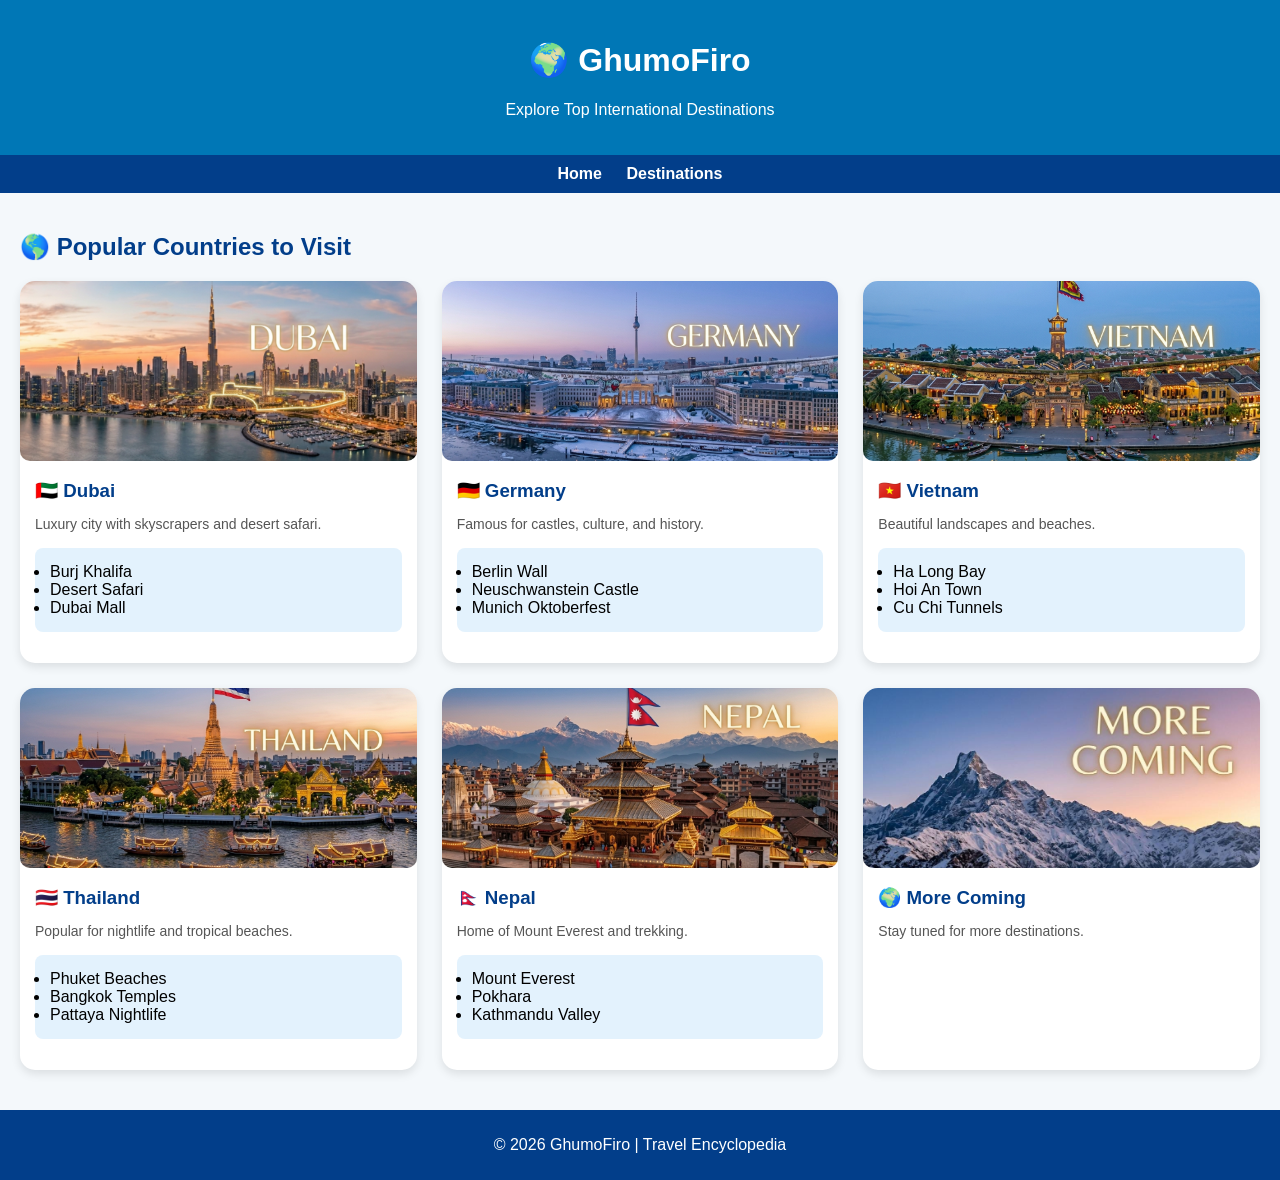
==== destinations.html @ 36bc4ead "Add files via upload" ====
<!DOCTYPE html>
<html lang="en">
<head>
    <meta charset="UTF-8">
    <title>Destinations - GhumoFiro</title>
    <link rel="stylesheet" href="style.css">
</head>

<body>

<header>
    <h1>🌍 GhumoFiro</h1>
    <p>Explore Top International Destinations</p>
</header>

<nav>
    <a href="index.html">Home</a>
    <a href="destinations.html">Destinations</a>
</nav>

<div class="container">

    <h2>🌎 Popular Countries to Visit</h2>

    <div class="card-container">

        <!-- Dubai -->
        <div class="card">
            <img src="dubai.png" alt="Dubai">
            <div class="card-content">
                <h3>🇦🇪 Dubai</h3>
                <p>Luxury city with skyscrapers and desert safari.</p>
                <ul>
                    <li>Burj Khalifa</li>
                    <li>Desert Safari</li>
                    <li>Dubai Mall</li>
                </ul>
            </div>
        </div>

        <!-- Germany -->
        <div class="card">
            <img src="IMG_20260326_151233.png" alt="Germany">
            <div class="card-content">
                <h3>🇩🇪 Germany</h3>
                <p>Famous for castles, culture, and history.</p>
                <ul>
                    <li>Berlin Wall</li>
                    <li>Neuschwanstein Castle</li>
                    <li>Munich Oktoberfest</li>
                </ul>
            </div>
        </div>

        <!-- Vietnam -->
        <div class="card">
            <img src="IMG_20260326_151254.png" alt="Vietnam">
            <div class="card-content">
                <h3>🇻🇳 Vietnam</h3>
                <p>Beautiful landscapes and beaches.</p>
                <ul>
                    <li>Ha Long Bay</li>
                    <li>Hoi An Town</li>
                    <li>Cu Chi Tunnels</li>
                </ul>
            </div>
        </div>

        <!-- Thailand -->
        <div class="card">
            <img src="IMG_20260326_151450.png" alt="Thailand">
            <div class="card-content">
                <h3>🇹🇭 Thailand</h3>
                <p>Popular for nightlife and tropical beaches.</p>
                <ul>
                    <li>Phuket Beaches</li>
                    <li>Bangkok Temples</li>
                    <li>Pattaya Nightlife</li>
                </ul>
            </div>
        </div>

        <!-- Nepal -->
        <div class="card">
            <img src="nepal.png" alt="Nepal">
            <div class="card-content">
                <h3>🇳🇵 Nepal</h3>
                <p>Home of Mount Everest and trekking.</p>
                <ul>
                    <li>Mount Everest</li>
                    <li>Pokhara</li>
                    <li>Kathmandu Valley</li>
                </ul>
            </div>
        </div>

        <!-- 6th Card -->
        <div class="card">
            <img src="mco1.jpeg" alt="More">
            <div class="card-content">
                <h3>🌍 More Coming</h3>
                <p>Stay tuned for more destinations.</p>
            </div>
        </div>

    </div>

</div>

<footer>
    <p>© 2026 GhumoFiro | Travel Encyclopedia</p>
</footer>

</body>
</html>
---- style.css ----
body {
    font-family: Arial, sans-serif;
    margin: 0;
    background-color: #f4f8fb;
}

header {
    background-color: #0077b6;
    color: white;
    padding: 20px;
    text-align: center;
}

nav {
    background-color: #023e8a;
    padding: 10px;
    text-align: center;
}

nav a {
    color: white;
    margin: 10px;
    text-decoration: none;
    font-weight: bold;
}

nav a:hover {
    text-decoration: underline;
}

.container {
    padding: 20px;
}

h2 {
    color: #023e8a;
}

img {
    width: 100%;
    max-width: 500px;
    border-radius: 10px;
}

table {
    width: 100%;
    border-collapse: collapse;
    margin-top: 15px;
}

table, th, td {
    border: 1px solid #ccc;
}

th {
    background-color: #0077b6;
    color: white;
}

th, td {
    padding: 10px;
    text-align: center;
}

ul {
    background: #e3f2fd;
    padding: 15px;
    border-radius: 8px;
}

footer {
    background-color: #023e8a;
    color: white;
    text-align: center;
    padding: 10px;
    margin-top: 20px;
}

section {
    margin-bottom: 30px;
    padding: 15px;
    background: white;
    border-radius: 10px;
    box-shadow: 0 0 10px rgba(0,0,0,0.1);
}


.card-container {
    display: grid;
    grid-template-columns: repeat(3, 1fr);
    gap: 25px;
    margin-top: 20px;
}


.card {
    background: white;
    border-radius: 15px; /* Rounded corners */
    overflow: hidden;
    box-shadow: 0 4px 10px rgba(0,0,0,0.1);
    transition: transform 0.3s, box-shadow 0.3s;
}


.card:hover {
    transform: translateY(-8px);
    box-shadow: 0 8px 18px rgba(0,0,0,0.2);
}


.card img {
    width: 100%;
    height: 180px;
    object-fit: cover;
}


.card-content {
    padding: 15px;
}

.card-content h3 {
    margin: 0;
    color: #023e8a;
}

.card-content p {
    font-size: 14px;
    color: #555;
}

/* ===== Travel Tips Section Add-on ===== */

#tips {
    padding: 50px 20px;
    background-color: #f5f7fa;
    text-align: center;
}

#tips h2 {
    margin-bottom: 30px;
}

/* Grid layout */
.tips-container {
    display: grid;
    grid-template-columns: repeat(auto-fit, minmax(250px, 1fr));
    gap: 20px;
}

/* Card styling */
.tip-card {
    background: #fff;
    padding: 20px;
    border-radius: 12px;
    text-align: left;
    border: 1px solid #e0e0e0;
    transition: 0.3s;
}

/* Hover effect */
.tip-card:hover {
    transform: translateY(-5px);
    box-shadow: 0 8px 15px rgba(0,0,0,0.1);
}

/* Text styling */
.tip-card h3 {
    margin-bottom: 10px;
    color: #0077b6;
}

.tip-card p {
    font-size: 0.95rem;
    line-height: 1.5;
}

.tip-card h3 {
    display: flex;
    align-items: center;
    gap: 8px;
}

/* ===== Places Section ===== */

#places {
    padding: 50px 20px;
    background: #ffffff;
    text-align: center;
}

#places h2 {
    margin-bottom: 25px;
}

/* Table styling */
.table-wrapper {
    overflow-x: auto;
    margin-bottom: 40px;
}

table {
    width: 100%;
    border-collapse: collapse;
    min-width: 600px;
}

table th, table td {
    padding: 12px;
    border: 1px solid #ddd;
    text-align: center;
}

table th {
    background-color: #0077b6;
    color: white;
}

table tr:nth-child(even) {
    background-color: #f9f9f9;
}

table tr:hover {
    background-color: #eef6ff;
}

/* Cards below table */
.places-cards {
    display: grid;
    grid-template-columns: repeat(auto-fit, minmax(220px, 1fr));
    gap: 20px;
}

.place-card {
    background: #f5f7fa;
    padding: 15px;
    border-radius: 10px;
    text-align: left;
    transition: 0.3s;
}

.place-card:hover {
    transform: translateY(-5px);
    background: #e9f5ff;
}

.place-card h3 {
    margin-bottom: 8px;
    color: #0077b6;
}

.place-card p {
    font-size: 0.9rem;
    color: #555;
}

/* Destinations Section */
#destinations {
    padding: 40px;
    background-color: #f5f5f5;
    text-align: center;
}

/* Container */
.dest-container {
    max-width: 700px;
    margin: auto;
}

/* Image */
.dest-container img {
    width: 100%;
    max-width: 400px;
    margin: 20px 0;
}

/* Button */
.travel-btn {
    display: inline-block;
    padding: 10px 20px;
    background-color: blue;
    color: white;
    text-decoration: none;
}

/* Button hover */
.travel-btn:hover {
    background-color: darkblue;
}

/* ===== Popular Places Section ===== */

#popular {
    padding: 40px 20px;
    background-color: #f2f2f2;
    text-align: center;
}

/* Section heading */
#popular h2 {
    margin-bottom: 10px;
}

/* Section paragraph */
#popular p {
    color: #555;
}

/* Container */
.popular-container {
    margin-top: 25px;
}

/* Card Design */
.popular-card {
    background-color: #ffffff;
    border: 1px solid #ddd;
    padding: 15px;
    margin: 15px auto;
    max-width: 550px;
    text-align: left;
    border-radius: 8px;
}

/* Card hover (simple UX improvement) */
.popular-card:hover {
    background-color: #f9f9f9;
}

/* Title inside card */
.popular-card h3 {
    margin-bottom: 8px;
    color: #0077b6;
}

/* Text inside card */
.popular-card p {
    margin: 6px 0;
    font-size: 14px;
}

/* Strong text (labels like "Famous For") */
.popular-card strong {
    color: #333;
}

.popular-container {
    display: flex;
    flex-wrap: wrap;
    justify-content: center;
}

.popular-card {
    width: 45%;
    margin: 10px;
}
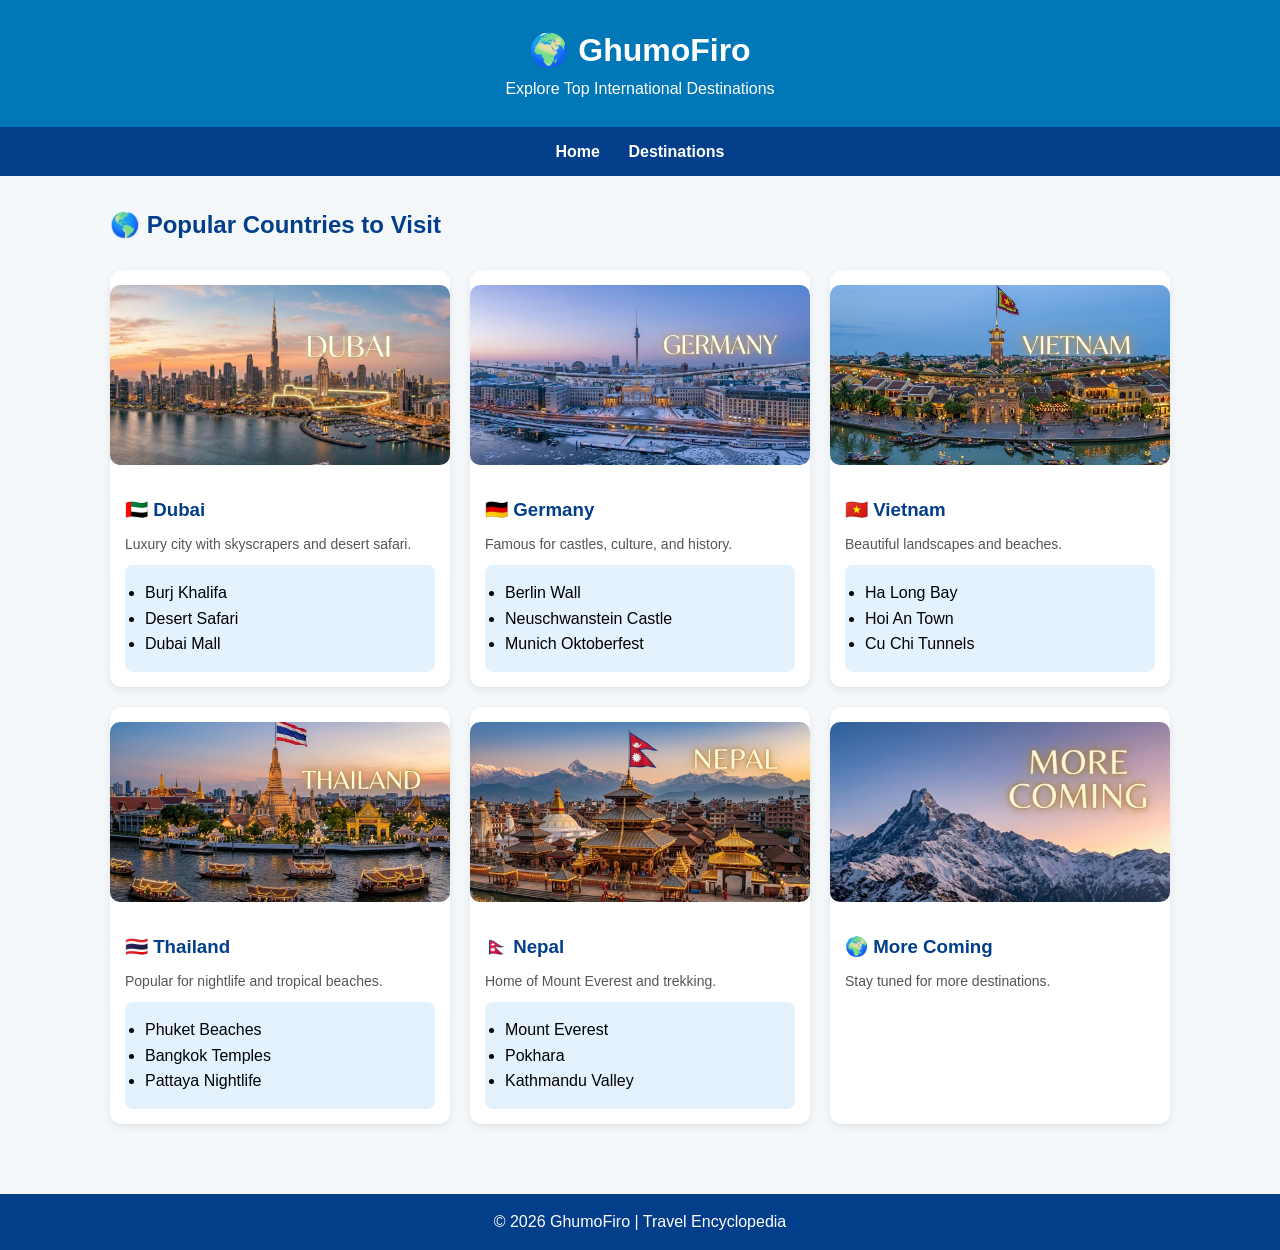
==== commit 018121eb: "Update destinations.html" ====
--- a/destinations.html
+++ b/destinations.html
@@ -2,6 +2,7 @@
 <html lang="en">
 <head>
     <meta charset="UTF-8">
+    <meta name="viewport" content="width=device-width, initial-scale=1.0">
     <title>Destinations - GhumoFiro</title>
     <link rel="stylesheet" href="style.css">
 </head>
@@ -112,4 +113,4 @@
 </footer>
 
 </body>
-</html>+</html>
--- a/style.css
+++ b/style.css
@@ -1,25 +1,41 @@
+/* ===== GLOBAL RESET ===== */
+* {
+    margin: 0;
+    padding: 0;
+    box-sizing: border-box;
+}
+
 body {
     font-family: Arial, sans-serif;
-    margin: 0;
     background-color: #f4f8fb;
-}
-
+    line-height: 1.6;
+}
+
+/* ===== LAYOUT FIX (IMPORTANT) ===== */
+.container,
+section {
+    max-width: 1100px;
+    margin: auto;
+}
+
+/* ===== HEADER ===== */
 header {
     background-color: #0077b6;
     color: white;
-    padding: 20px;
-    text-align: center;
-}
-
+    padding: 25px 15px;
+    text-align: center;
+}
+
+/* ===== NAVBAR ===== */
 nav {
     background-color: #023e8a;
-    padding: 10px;
+    padding: 12px;
     text-align: center;
 }
 
 nav a {
     color: white;
-    margin: 10px;
+    margin: 0 12px;
     text-decoration: none;
     font-weight: bold;
 }
@@ -28,175 +44,37 @@
     text-decoration: underline;
 }
 
+/* ===== GENERAL ===== */
 .container {
-    padding: 20px;
+    padding: 30px 20px;
+}
+
+section {
+    margin: 40px auto;
+    padding: 25px;
+    background: white;
+    border-radius: 12px;
+    box-shadow: 0 2px 8px rgba(0,0,0,0.08);
 }
 
 h2 {
     color: #023e8a;
-}
-
+    margin-bottom: 15px;
+}
+
+/* ===== IMAGE ===== */
 img {
     width: 100%;
     max-width: 500px;
     border-radius: 10px;
-}
-
-table {
-    width: 100%;
-    border-collapse: collapse;
-    margin-top: 15px;
-}
-
-table, th, td {
-    border: 1px solid #ccc;
-}
-
-th {
-    background-color: #0077b6;
-    color: white;
-}
-
-th, td {
-    padding: 10px;
-    text-align: center;
-}
-
-ul {
-    background: #e3f2fd;
-    padding: 15px;
-    border-radius: 8px;
-}
-
-footer {
-    background-color: #023e8a;
-    color: white;
-    text-align: center;
-    padding: 10px;
-    margin-top: 20px;
-}
-
-section {
-    margin-bottom: 30px;
-    padding: 15px;
-    background: white;
-    border-radius: 10px;
-    box-shadow: 0 0 10px rgba(0,0,0,0.1);
-}
-
-
-.card-container {
-    display: grid;
-    grid-template-columns: repeat(3, 1fr);
-    gap: 25px;
-    margin-top: 20px;
-}
-
-
-.card {
-    background: white;
-    border-radius: 15px; /* Rounded corners */
-    overflow: hidden;
-    box-shadow: 0 4px 10px rgba(0,0,0,0.1);
-    transition: transform 0.3s, box-shadow 0.3s;
-}
-
-
-.card:hover {
-    transform: translateY(-8px);
-    box-shadow: 0 8px 18px rgba(0,0,0,0.2);
-}
-
-
-.card img {
-    width: 100%;
-    height: 180px;
-    object-fit: cover;
-}
-
-
-.card-content {
-    padding: 15px;
-}
-
-.card-content h3 {
-    margin: 0;
-    color: #023e8a;
-}
-
-.card-content p {
-    font-size: 14px;
-    color: #555;
-}
-
-/* ===== Travel Tips Section Add-on ===== */
-
-#tips {
-    padding: 50px 20px;
-    background-color: #f5f7fa;
-    text-align: center;
-}
-
-#tips h2 {
-    margin-bottom: 30px;
-}
-
-/* Grid layout */
-.tips-container {
-    display: grid;
-    grid-template-columns: repeat(auto-fit, minmax(250px, 1fr));
-    gap: 20px;
-}
-
-/* Card styling */
-.tip-card {
-    background: #fff;
-    padding: 20px;
-    border-radius: 12px;
-    text-align: left;
-    border: 1px solid #e0e0e0;
-    transition: 0.3s;
-}
-
-/* Hover effect */
-.tip-card:hover {
-    transform: translateY(-5px);
-    box-shadow: 0 8px 15px rgba(0,0,0,0.1);
-}
-
-/* Text styling */
-.tip-card h3 {
-    margin-bottom: 10px;
-    color: #0077b6;
-}
-
-.tip-card p {
-    font-size: 0.95rem;
-    line-height: 1.5;
-}
-
-.tip-card h3 {
-    display: flex;
-    align-items: center;
-    gap: 8px;
-}
-
-/* ===== Places Section ===== */
-
-#places {
-    padding: 50px 20px;
-    background: #ffffff;
-    text-align: center;
-}
-
-#places h2 {
-    margin-bottom: 25px;
-}
-
-/* Table styling */
+    display: block;
+    margin: 15px auto;
+}
+
+/* ===== TABLE ===== */
 .table-wrapper {
     overflow-x: auto;
-    margin-bottom: 40px;
+    margin-top: 20px;
 }
 
 table {
@@ -205,13 +83,13 @@
     min-width: 600px;
 }
 
-table th, table td {
+th, td {
     padding: 12px;
-    border: 1px solid #ddd;
-    text-align: center;
-}
-
-table th {
+    text-align: center;
+    border: 1px solid #ccc;
+}
+
+th {
     background-color: #0077b6;
     color: white;
 }
@@ -220,137 +98,186 @@
     background-color: #f9f9f9;
 }
 
-table tr:hover {
-    background-color: #eef6ff;
-}
-
-/* Cards below table */
+/* ===== LIST ===== */
+ul {
+    background: #e3f2fd;
+    padding: 15px 20px;
+    border-radius: 8px;
+    margin-top: 10px;
+}
+
+/* ===== FOOTER ===== */
+footer {
+    background-color: #023e8a;
+    color: white;
+    text-align: center;
+    padding: 15px;
+    margin-top: 40px;
+}
+
+/* ===== CARD GRID ===== */
+.card-container {
+    display: grid;
+    grid-template-columns: repeat(3, 1fr);
+    gap: 20px;
+    margin-top: 25px;
+}
+
+.card {
+    background: white;
+    border-radius: 12px;
+    overflow: hidden;
+    box-shadow: 0 3px 8px rgba(0,0,0,0.08);
+    transition: 0.3s;
+}
+
+.card:hover {
+    transform: translateY(-5px);
+}
+
+.card img {
+    height: 180px;
+    object-fit: cover;
+}
+
+.card-content {
+    padding: 15px;
+}
+
+.card-content h3 {
+    margin-bottom: 8px;
+    color: #023e8a;
+}
+
+.card-content p {
+    font-size: 14px;
+    color: #555;
+}
+
+/* ===== TIPS ===== */
+#tips {
+    text-align: center;
+}
+
+.tips-container {
+    display: grid;
+    grid-template-columns: repeat(auto-fit, minmax(250px, 1fr));
+    gap: 18px;
+    margin-top: 20px;
+}
+
+.tip-card {
+    background: #fff;
+    padding: 18px;
+    border-radius: 10px;
+    text-align: left;
+    border: 1px solid #e0e0e0;
+}
+
+.tip-card h3 {
+    margin-bottom: 8px;
+    color: #0077b6;
+}
+
+.tip-card p {
+    font-size: 14px;
+}
+
+/* ===== PLACES ===== */
+#places {
+    text-align: center;
+}
+
 .places-cards {
     display: grid;
     grid-template-columns: repeat(auto-fit, minmax(220px, 1fr));
-    gap: 20px;
+    gap: 18px;
+    margin-top: 20px;
 }
 
 .place-card {
     background: #f5f7fa;
     padding: 15px;
     border-radius: 10px;
-    text-align: left;
-    transition: 0.3s;
-}
-
-.place-card:hover {
-    transform: translateY(-5px);
-    background: #e9f5ff;
-}
-
-.place-card h3 {
-    margin-bottom: 8px;
-    color: #0077b6;
-}
-
-.place-card p {
-    font-size: 0.9rem;
-    color: #555;
-}
-
-/* Destinations Section */
+}
+
+/* ===== DESTINATION ===== */
 #destinations {
-    padding: 40px;
-    background-color: #f5f5f5;
-    text-align: center;
-}
-
-/* Container */
+    text-align: center;
+}
+
 .dest-container {
-    max-width: 700px;
-    margin: auto;
-}
-
-/* Image */
-.dest-container img {
-    width: 100%;
-    max-width: 400px;
-    margin: 20px 0;
-}
-
-/* Button */
+    margin-top: 20px;
+}
+
 .travel-btn {
+    margin-top: 15px;
     display: inline-block;
-    padding: 10px 20px;
-    background-color: blue;
+    padding: 10px 18px;
+    background-color: #0077b6;
     color: white;
     text-decoration: none;
-}
-
-/* Button hover */
-.travel-btn:hover {
-    background-color: darkblue;
-}
-
-/* ===== Popular Places Section ===== */
-
+    border-radius: 6px;
+}
+
+/* ===== POPULAR ===== */
 #popular {
-    padding: 40px 20px;
-    background-color: #f2f2f2;
-    text-align: center;
-}
-
-/* Section heading */
-#popular h2 {
-    margin-bottom: 10px;
-}
-
-/* Section paragraph */
-#popular p {
-    color: #555;
-}
-
-/* Container */
-.popular-container {
-    margin-top: 25px;
-}
-
-/* Card Design */
-.popular-card {
-    background-color: #ffffff;
-    border: 1px solid #ddd;
-    padding: 15px;
-    margin: 15px auto;
-    max-width: 550px;
-    text-align: left;
-    border-radius: 8px;
-}
-
-/* Card hover (simple UX improvement) */
-.popular-card:hover {
-    background-color: #f9f9f9;
-}
-
-/* Title inside card */
-.popular-card h3 {
-    margin-bottom: 8px;
-    color: #0077b6;
-}
-
-/* Text inside card */
-.popular-card p {
-    margin: 6px 0;
-    font-size: 14px;
-}
-
-/* Strong text (labels like "Famous For") */
-.popular-card strong {
-    color: #333;
+    text-align: center;
 }
 
 .popular-container {
     display: flex;
     flex-wrap: wrap;
     justify-content: center;
+    gap: 20px;
 }
 
 .popular-card {
-    width: 45%;
-    margin: 10px;
-}+    width: 48%;
+    max-width: 520px;
+    background: white;
+    padding: 15px;
+    border-radius: 10px;
+    text-align: left;
+}
+
+/* ================= RESPONSIVE ================= */
+
+@media (max-width: 992px) {
+    .card-container {
+        grid-template-columns: repeat(2, 1fr);
+    }
+
+    .popular-card {
+        width: 80%;
+    }
+}
+
+@media (max-width: 768px) {
+
+    nav {
+        display: flex;
+        flex-direction: column;
+    }
+
+    nav a {
+        margin: 6px 0;
+    }
+
+    .card-container,
+    .places-cards,
+    .tips-container {
+        grid-template-columns: 1fr;
+    }
+
+    .popular-card {
+        width: 100%;
+    }
+}
+
+@media (max-width: 480px) {
+
+    h1 { font-size: 22px; }
+    h2 { font-size: 18px; }
+    p { font-size: 14px; }
+}
